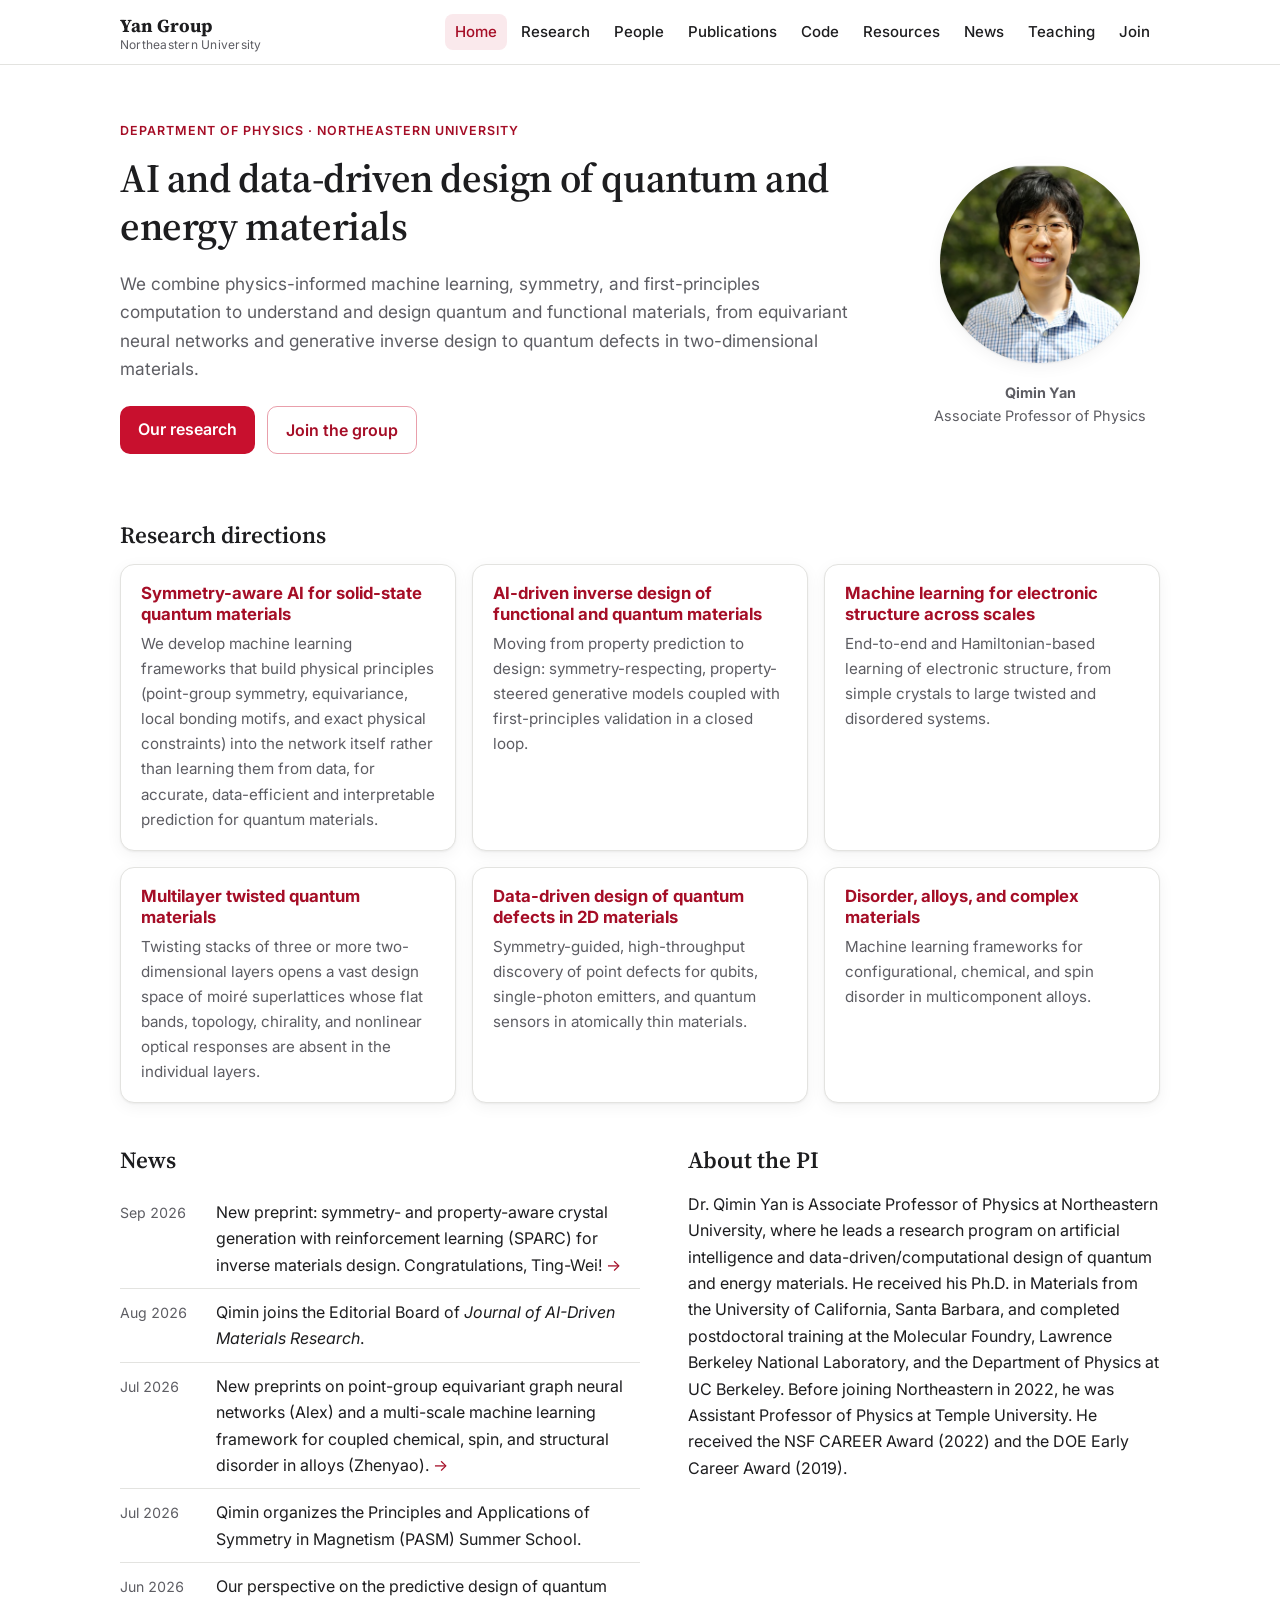
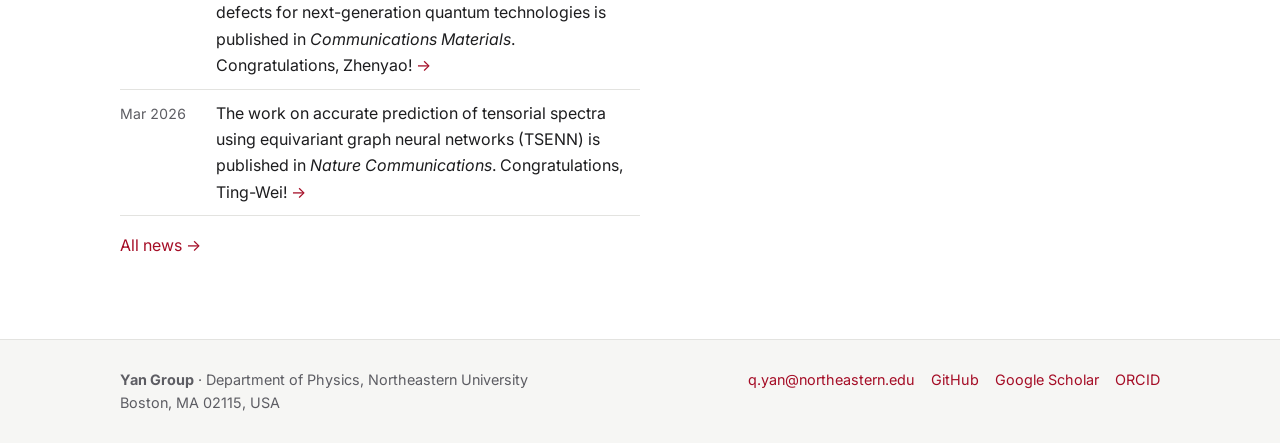
==== docs/index.html @ 79ef15fd "Yan Group website: initial version Co-Authored-By: Claude Opus 5.5 <noreply@anthropic.com>" ====
<!doctype html>
<html lang="en">
<head>
<meta charset="utf-8">
<meta name="viewport" content="width=device-width, initial-scale=1">
<title>Yan Group: AI and data-driven design of quantum and energy materials | Northeastern University</title>
<meta name="description" content="AI and data-driven design of quantum and energy materials">
<link rel="preconnect" href="https://fonts.googleapis.com"><link rel="preconnect" href="https://fonts.gstatic.com" crossorigin>
<link href="https://fonts.googleapis.com/css2?family=Inter:wght@400;500;600;700&family=Source+Serif+4:opsz,wght@8..60,600&display=swap" rel="stylesheet">
<link rel="stylesheet" href="assets/css/site.css">
<link rel="icon" href="assets/img/favicon.svg" type="image/svg+xml">
</head>
<body>
<header class="site-header">
  <div class="wrap header-inner">
    <a class="brand" href="index.html"><span class="brand-name">Yan Group</span><span class="brand-sub">Northeastern University</span></a>
    <button class="nav-toggle" aria-expanded="false" aria-controls="site-nav" aria-label="Menu">☰</button>
    <nav id="site-nav" class="site-nav"><a href="index.html" aria-current="page">Home</a><a href="research.html">Research</a><a href="people.html">People</a><a href="publications.html">Publications</a><a href="code.html">Code</a><a href="resources.html">Resources</a><a href="news.html">News</a><a href="teaching.html">Teaching</a><a href="join.html">Join</a></nav>
  </div>
</header>
<main class="wrap">

<section class="hero">
  <div>
    <p class="eyebrow">Department of Physics · Northeastern University</p>
    <h1>AI and data-driven design of quantum and energy materials</h1>
    <p class="lede">We combine physics-informed machine learning, symmetry, and first-principles computation to understand and design
    quantum and functional materials, from equivariant neural networks and generative inverse design to quantum defects in
    two-dimensional materials.</p>
    <p class="cta"><a class="btn" href="research.html">Our research</a><a class="btn ghost" href="join.html">Join the group</a></p>
  </div>
  <figure class="pi">
    <img src="assets/img/people/qimin-yan.jpg" alt="Qimin Yan">
    <figcaption><strong>Qimin Yan</strong><br>Associate Professor of Physics</figcaption>
  </figure>
</section>
<section><h2>Research directions</h2><div class="cards"><a class="card" href="research.html#symmetry-aware-ai-for-solid-state-quantum-materials"><h3>Symmetry-aware AI for solid-state quantum materials</h3><p>We develop machine learning frameworks that build physical principles (point-group symmetry, equivariance, local bonding motifs, and exact physical constraints) into the network itself rather than learning them from data, for accurate, data-efficient and interpretable prediction for quantum materials.</p></a><a class="card" href="research.html#ai-driven-inverse-design-of-functional-and-quantum-materials"><h3>AI-driven inverse design of functional and quantum materials</h3><p>Moving from property prediction to design: symmetry-respecting, property-steered generative models coupled with first-principles validation in a closed loop.</p></a><a class="card" href="research.html#machine-learning-for-electronic-structure-across-scales"><h3>Machine learning for electronic structure across scales</h3><p>End-to-end and Hamiltonian-based learning of electronic structure, from simple crystals to large twisted and disordered systems.</p></a><a class="card" href="research.html#multilayer-twisted-quantum-materials"><h3>Multilayer twisted quantum materials</h3><p>Twisting stacks of three or more two-dimensional layers opens a vast design space of moiré superlattices whose flat bands, topology, chirality, and nonlinear optical responses are absent in the individual layers.</p></a><a class="card" href="research.html#data-driven-design-of-quantum-defects-in-2d-materials"><h3>Data-driven design of quantum defects in 2D materials</h3><p>Symmetry-guided, high-throughput discovery of point defects for qubits, single-photon emitters, and quantum sensors in atomically thin materials.</p></a><a class="card" href="research.html#disorder-alloys-and-complex-materials"><h3>Disorder, alloys, and complex materials</h3><p>Machine learning frameworks for configurational, chemical, and spin disorder in multicomponent alloys.</p></a></div></section>
<section class="two-col">
  <div><h2>News</h2><ul class="news"><li><time>Sep 2026</time><span>New preprint: symmetry- and property-aware crystal generation with reinforcement learning (SPARC) for inverse materials design. Congratulations, Ting-Wei! <a href="https://arxiv.org/abs/2609.13468">→</a></span></li><li><time>Aug 2026</time><span>Qimin joins the Editorial Board of <i>Journal of AI-Driven Materials Research</i>.</span></li><li><time>Jul 2026</time><span>New preprints on point-group equivariant graph neural networks (Alex) and a multi-scale machine learning framework for coupled chemical, spin, and structural disorder in alloys (Zhenyao). <a href="https://arxiv.org/abs/2607.16871">→</a></span></li><li><time>Jul 2026</time><span>Qimin organizes the Principles and Applications of Symmetry in Magnetism (PASM) Summer School.</span></li><li><time>Jun 2026</time><span>Our perspective on the predictive design of quantum defects for next-generation quantum technologies is published in <i>Communications Materials</i>. Congratulations, Zhenyao! <a href="https://doi.org/10.1038/s43246-026-01225-7">→</a></span></li><li><time>Mar 2026</time><span>The work on accurate prediction of tensorial spectra using equivariant graph neural networks (TSENN) is published in <i>Nature Communications</i>. Congratulations, Ting-Wei! <a href="https://doi.org/10.1038/s41467-026-69159-9">→</a></span></li></ul><p><a href="news.html">All news →</a></p></div>
  <div><h2>About the PI</h2><p>Dr. Qimin Yan is Associate Professor of Physics at Northeastern University, where he leads a research program on artificial intelligence and data-driven/computational design of quantum and energy materials. He received his Ph.D. in Materials from the University of California, Santa Barbara, and completed postdoctoral training at the Molecular Foundry, Lawrence Berkeley National Laboratory, and the Department of Physics at UC Berkeley. Before joining Northeastern in 2022, he was Assistant Professor of Physics at Temple University. He received the NSF CAREER Award (2022) and the DOE Early Career Award (2019).</p>
</div>
</section>
</main>
<footer class="site-footer">
  <div class="wrap footer-inner">
    <div><strong>Yan Group</strong> · Department of Physics, Northeastern University<br>Boston, MA 02115, USA</div>
    <div class="footer-links"><a href="mailto:q.yan@northeastern.edu">q.yan@northeastern.edu</a>
      <a href="https://github.com/qmatyanlab">GitHub</a>
      <a href="https://scholar.google.com/citations?user=ysfTfdkAAAAJ">Google Scholar</a>
      <a href="https://orcid.org/0000-0002-3377-0314">ORCID</a></div>
  </div>
</footer>
<script>
document.querySelector('.nav-toggle').addEventListener('click', e => {
  const open = document.body.classList.toggle('nav-open'); e.currentTarget.setAttribute('aria-expanded', open);
});
</script>
</body>
</html>
---- docs/assets/css/site.css ----
:root {
  --bg: #ffffff; --bg-soft: #f6f6f4; --text: #1d1d1f; --muted: #5d5d63; --line: #e3e3e0;
  --accent: #c8102e; --accent-ink: #a50d26; --card: #ffffff; --shadow: 0 1px 2px rgba(0,0,0,.05), 0 4px 16px rgba(0,0,0,.05);
  --serif: "Source Serif 4", Georgia, serif; --sans: Inter, system-ui, -apple-system, "Segoe UI", sans-serif;
  --maxw: 1080px;
}
@media (prefers-color-scheme: dark) {
  :root { --bg: #121214; --bg-soft: #1b1b1e; --text: #ececee; --muted: #a3a3aa; --line: #2c2c31;
          --accent: #ff4d63; --accent-ink: #ff7385; --card: #18181b; --shadow: none; }
}
* { box-sizing: border-box; }
html { -webkit-text-size-adjust: 100%; }
body { margin: 0; background: var(--bg); color: var(--text); font: 16px/1.65 var(--sans); }
a { color: var(--accent-ink); text-decoration: none; }
a:hover { text-decoration: underline; }
img { max-width: 100%; height: auto; }
.wrap { max-width: var(--maxw); margin: 0 auto; padding: 0 20px; }
main.wrap { padding-top: 32px; padding-bottom: 64px; min-height: 60vh; }
h1, h2, h3 { line-height: 1.25; }
h1 { font: 600 2.1rem/1.2 var(--serif); margin: .2em 0 .5em; letter-spacing: -.01em; }
h2 { font: 600 1.45rem/1.3 var(--serif); margin: 1.8em 0 .6em; }
h3 { font-size: 1.05rem; margin: 0 0 .35em; }
.lede { font-size: 1.08rem; color: var(--muted); max-width: 46rem; }

/* header */
.site-header { position: sticky; top: 0; z-index: 10; background: color-mix(in srgb, var(--bg) 92%, transparent);
  backdrop-filter: saturate(1.4) blur(8px); border-bottom: 1px solid var(--line); }
.header-inner { display: flex; align-items: center; gap: 24px; min-height: 64px; }
.brand { display: flex; flex-direction: column; line-height: 1.1; color: var(--text); }
.brand:hover { text-decoration: none; }
.brand-name { font: 700 1.15rem var(--serif); }
.brand-sub { font-size: .75rem; color: var(--muted); letter-spacing: .02em; }
.site-nav { margin-left: auto; display: flex; gap: 4px; flex-wrap: wrap; }
.site-nav a { color: var(--text); padding: 6px 10px; border-radius: 8px; font-size: .94rem; font-weight: 500; }
.site-nav a:hover { background: var(--bg-soft); text-decoration: none; }
.site-nav a[aria-current="page"] { color: var(--accent-ink); background: color-mix(in srgb, var(--accent) 9%, transparent); }
.nav-toggle { display: none; margin-left: auto; background: none; border: 1px solid var(--line); color: var(--text);
  border-radius: 8px; font-size: 1.2rem; padding: 4px 10px; cursor: pointer; }

/* hero */
.hero { display: grid; grid-template-columns: 1fr 240px; gap: 48px; align-items: center; padding: 24px 0 8px; }
.eyebrow { text-transform: uppercase; letter-spacing: .08em; font-size: .78rem; color: var(--accent-ink); font-weight: 600; margin: 0; }
.hero h1 { font-size: 2.5rem; margin-top: .3em; }
.cta { display: flex; gap: 12px; flex-wrap: wrap; margin-top: 1.4em; }
.btn { display: inline-block; padding: 10px 18px; border-radius: 10px; background: var(--accent); color: #fff; font-weight: 600; }
.btn:hover { text-decoration: none; filter: brightness(1.05); }
.btn.ghost { background: transparent; color: var(--accent-ink); border: 1px solid color-mix(in srgb, var(--accent) 40%, transparent); }
.pi { margin: 0; text-align: center; }
.pi img { width: 200px; height: 200px; object-fit: cover; border-radius: 50%; box-shadow: var(--shadow); }
.pi figcaption { color: var(--muted); font-size: .9rem; margin-top: 10px; }

/* research cards */
.cards { display: grid; grid-template-columns: repeat(auto-fill, minmax(290px, 1fr)); gap: 16px; }
.card { display: block; padding: 18px 20px; border: 1px solid var(--line); border-radius: 14px; background: var(--card);
  color: var(--text); box-shadow: var(--shadow); transition: border-color .15s, transform .15s; }
.card:hover { text-decoration: none; border-color: color-mix(in srgb, var(--accent) 45%, var(--line)); transform: translateY(-2px); }
.card h3 { color: var(--accent-ink); }
.card p { margin: 0; color: var(--muted); font-size: .95rem; }
.two-col { display: grid; grid-template-columns: 1.1fr 1fr; gap: 48px; }

/* news */
.news { list-style: none; padding: 0; margin: 0; }
.news li { display: grid; grid-template-columns: 82px 1fr; gap: 14px; padding: 10px 0; border-bottom: 1px solid var(--line); }
.news time { color: var(--muted); font-size: .88rem; font-variant-numeric: tabular-nums; padding-top: 2px; }

/* prose */
.prose { max-width: 50rem; }
.prose h2 { border-top: 1px solid var(--line); padding-top: 1.2em; }
.prose h2:first-child { border-top: 0; padding-top: 0; margin-top: .4em; }
.prose li { margin: .35em 0; }

/* people */
.pi-block { display: grid; grid-template-columns: 180px 1fr; gap: 32px; align-items: start; }
.pi-block img { width: 180px; height: 180px; object-fit: cover; border-radius: 50%; }
.pi-block h2 { margin-top: 0; }
.links { font-size: .95rem; }
.people { display: grid; grid-template-columns: repeat(auto-fill, minmax(230px, 1fr)); gap: 18px 20px; }
.person { display: flex; gap: 14px; align-items: center; }
.person img, .avatar { width: 76px; height: 76px; border-radius: 50%; object-fit: cover; flex: none; }
.avatar { display: grid; place-items: center; background: var(--bg-soft); color: var(--muted); font-weight: 600; border: 1px solid var(--line); }
.alumni .person img, .alumni .avatar { width: 60px; height: 60px; }
.pname { font-weight: 600; }
.prole, .now { color: var(--muted); font-size: .88rem; line-height: 1.4; }
.group-photo { margin: 40px 0 0; }
.group-photo img { border-radius: 14px; }
.group-photo figcaption { color: var(--muted); font-size: .88rem; margin-top: 6px; }

/* publications */
.year { font-family: var(--sans); font-size: 1.05rem; color: var(--accent-ink); border-bottom: 1px solid var(--line); padding-bottom: 4px; }
.pubs { padding-left: 1.4em; margin: 0; }
.pubs li { margin: .6em 0; font-size: .95rem; }
.doi { font-size: .82rem; border: 1px solid var(--line); border-radius: 6px; padding: 0 6px; margin-left: 4px; white-space: nowrap; }

/* code */
.repos { display: grid; grid-template-columns: repeat(auto-fill, minmax(300px, 1fr)); gap: 16px; }
.repo { padding: 16px 18px; border: 1px solid var(--line); border-radius: 14px; background: var(--card); }
.repo p { margin: .3em 0; color: var(--muted); font-size: .94rem; }
.repo .paper { font-size: .86rem; }

/* footer */
.site-footer { border-top: 1px solid var(--line); background: var(--bg-soft); color: var(--muted); font-size: .9rem; }
.footer-inner { display: flex; justify-content: space-between; gap: 24px; flex-wrap: wrap; padding: 28px 20px; }
.footer-links { display: flex; gap: 16px; flex-wrap: wrap; align-items: flex-start; }

/* mobile */
@media (max-width: 820px) {
  .nav-toggle { display: block; }
  .site-nav { display: none; position: absolute; top: 64px; left: 0; right: 0; flex-direction: column;
    background: var(--bg); border-bottom: 1px solid var(--line); padding: 8px 16px 16px; }
  .nav-open .site-nav { display: flex; }
  .hero { grid-template-columns: 1fr; gap: 24px; }
  .hero h1 { font-size: 1.9rem; }
  .pi { order: -1; text-align: left; display: flex; align-items: center; gap: 16px; }
  .pi img { width: 96px; height: 96px; }
  .pi figcaption { margin: 0; text-align: left; }
  .two-col { grid-template-columns: 1fr; gap: 8px; }
  .pi-block { grid-template-columns: 1fr; }
  .pi-block img { width: 120px; height: 120px; }
  .wrap { padding: 0 16px; }
  h1 { font-size: 1.75rem; }
}

/* resources */
.prose a.btn { color: #fff; margin: .4em 0 .6em; }
.prose a.btn:hover { text-decoration: none; }
.prose h3 { font-size: 1.15rem; margin-top: 1.2em; }
.prose table { border-collapse: collapse; width: 100%; font-size: .9rem; margin: .8em 0; display: block; overflow-x: auto; }
.prose th, .prose td { border-bottom: 1px solid var(--line); padding: 6px 10px; text-align: left; vertical-align: top; }
.prose th { color: var(--muted); font-weight: 600; }
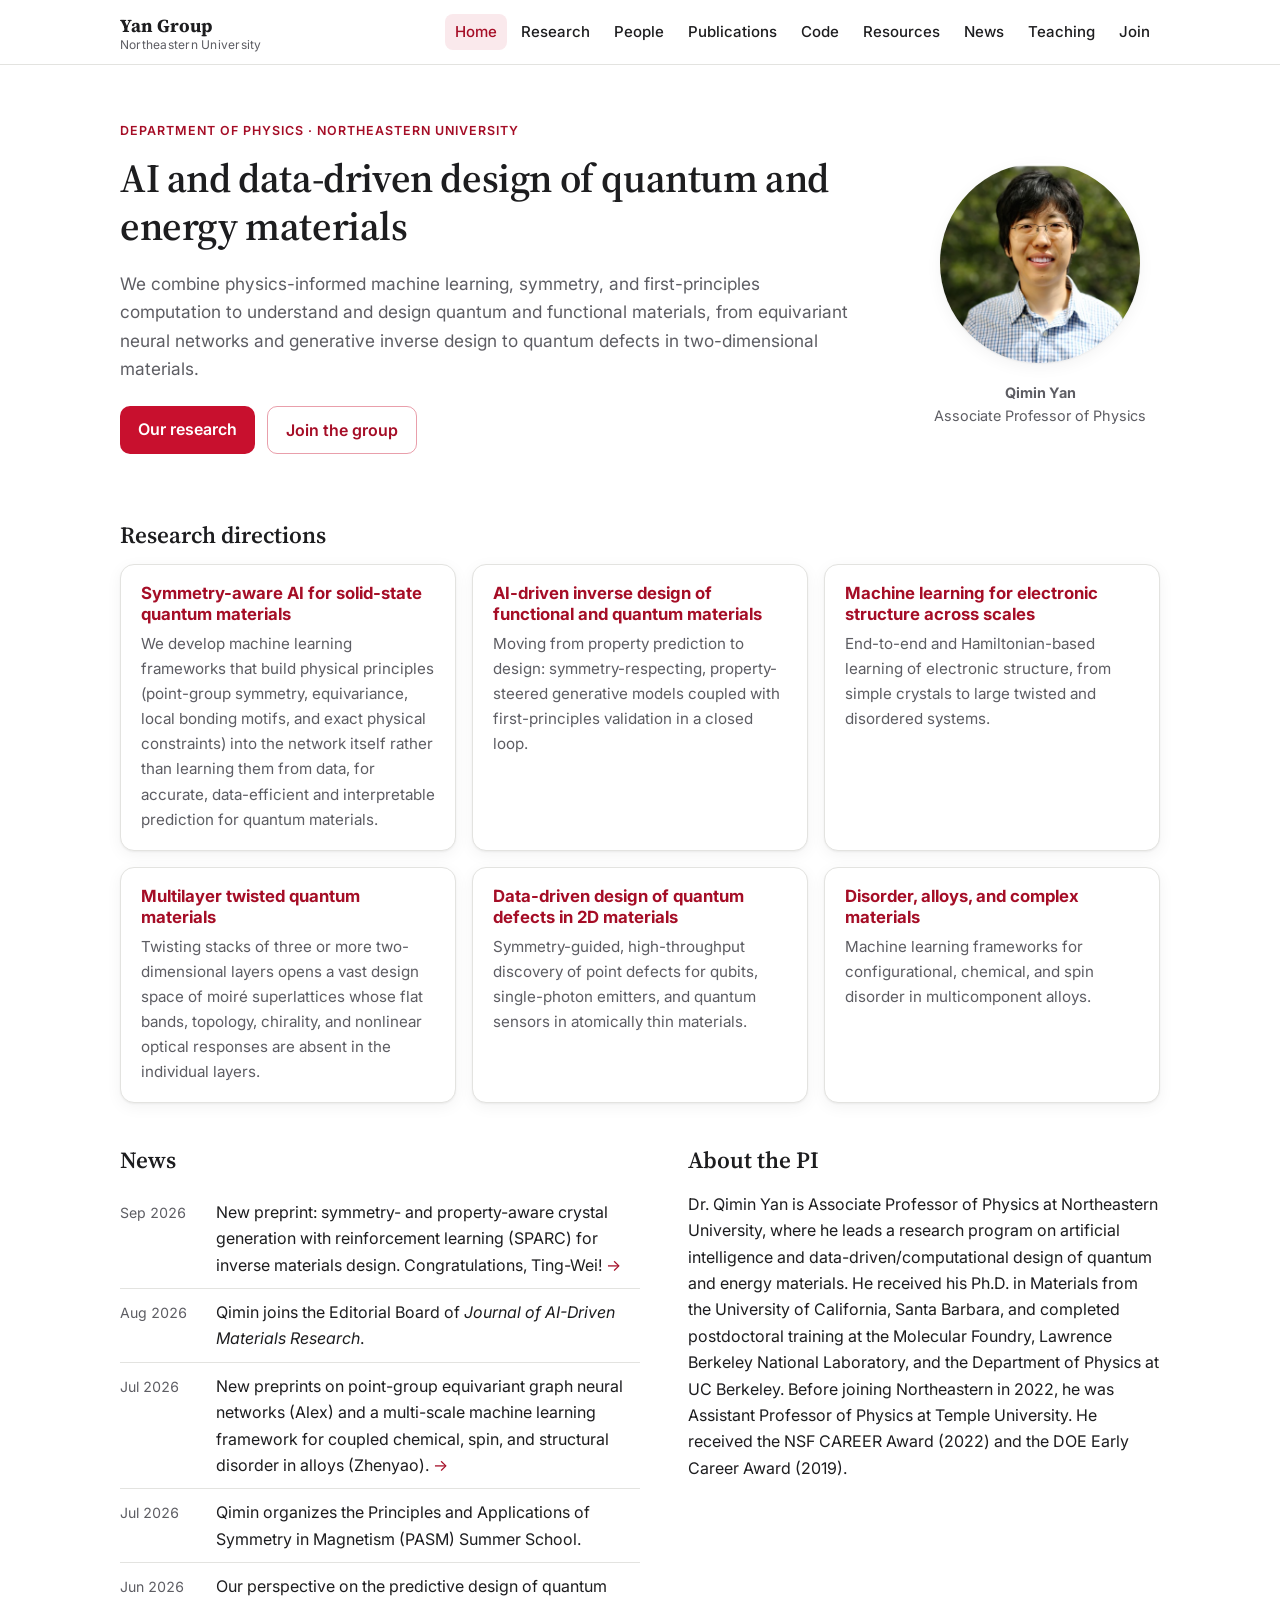
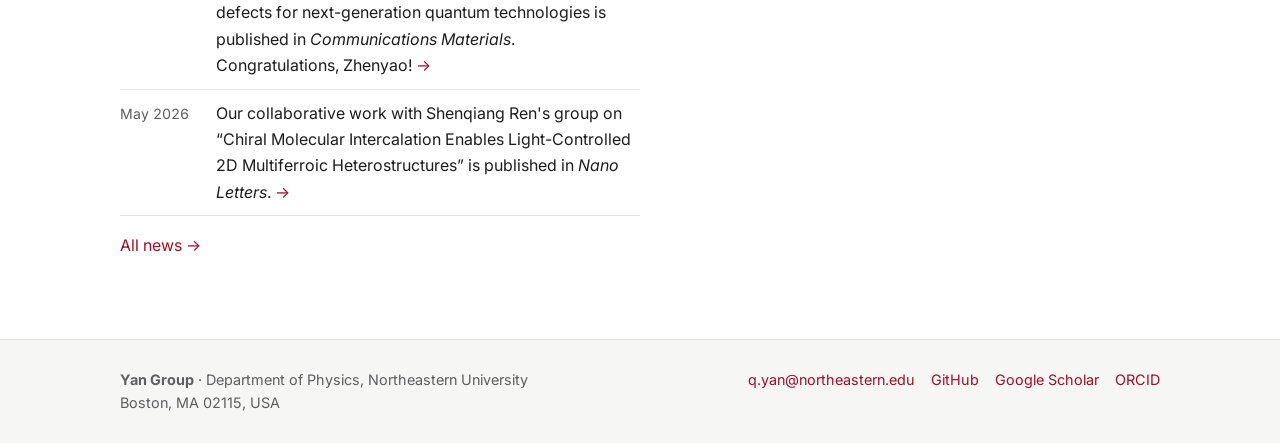
==== commit 37cbe7a0: "Publications update 2026-10 (automated check)" ====
--- a/docs/index.html
+++ b/docs/index.html
@@ -36,7 +36,7 @@
 </section>
 <section><h2>Research directions</h2><div class="cards"><a class="card" href="research.html#symmetry-aware-ai-for-solid-state-quantum-materials"><h3>Symmetry-aware AI for solid-state quantum materials</h3><p>We develop machine learning frameworks that build physical principles (point-group symmetry, equivariance, local bonding motifs, and exact physical constraints) into the network itself rather than learning them from data, for accurate, data-efficient and interpretable prediction for quantum materials.</p></a><a class="card" href="research.html#ai-driven-inverse-design-of-functional-and-quantum-materials"><h3>AI-driven inverse design of functional and quantum materials</h3><p>Moving from property prediction to design: symmetry-respecting, property-steered generative models coupled with first-principles validation in a closed loop.</p></a><a class="card" href="research.html#machine-learning-for-electronic-structure-across-scales"><h3>Machine learning for electronic structure across scales</h3><p>End-to-end and Hamiltonian-based learning of electronic structure, from simple crystals to large twisted and disordered systems.</p></a><a class="card" href="research.html#multilayer-twisted-quantum-materials"><h3>Multilayer twisted quantum materials</h3><p>Twisting stacks of three or more two-dimensional layers opens a vast design space of moiré superlattices whose flat bands, topology, chirality, and nonlinear optical responses are absent in the individual layers.</p></a><a class="card" href="research.html#data-driven-design-of-quantum-defects-in-2d-materials"><h3>Data-driven design of quantum defects in 2D materials</h3><p>Symmetry-guided, high-throughput discovery of point defects for qubits, single-photon emitters, and quantum sensors in atomically thin materials.</p></a><a class="card" href="research.html#disorder-alloys-and-complex-materials"><h3>Disorder, alloys, and complex materials</h3><p>Machine learning frameworks for configurational, chemical, and spin disorder in multicomponent alloys.</p></a></div></section>
 <section class="two-col">
-  <div><h2>News</h2><ul class="news"><li><time>Sep 2026</time><span>New preprint: symmetry- and property-aware crystal generation with reinforcement learning (SPARC) for inverse materials design. Congratulations, Ting-Wei! <a href="https://arxiv.org/abs/2609.13468">→</a></span></li><li><time>Aug 2026</time><span>Qimin joins the Editorial Board of <i>Journal of AI-Driven Materials Research</i>.</span></li><li><time>Jul 2026</time><span>New preprints on point-group equivariant graph neural networks (Alex) and a multi-scale machine learning framework for coupled chemical, spin, and structural disorder in alloys (Zhenyao). <a href="https://arxiv.org/abs/2607.16871">→</a></span></li><li><time>Jul 2026</time><span>Qimin organizes the Principles and Applications of Symmetry in Magnetism (PASM) Summer School.</span></li><li><time>Jun 2026</time><span>Our perspective on the predictive design of quantum defects for next-generation quantum technologies is published in <i>Communications Materials</i>. Congratulations, Zhenyao! <a href="https://doi.org/10.1038/s43246-026-01225-7">→</a></span></li><li><time>Mar 2026</time><span>The work on accurate prediction of tensorial spectra using equivariant graph neural networks (TSENN) is published in <i>Nature Communications</i>. Congratulations, Ting-Wei! <a href="https://doi.org/10.1038/s41467-026-69159-9">→</a></span></li></ul><p><a href="news.html">All news →</a></p></div>
+  <div><h2>News</h2><ul class="news"><li><time>Sep 2026</time><span>New preprint: symmetry- and property-aware crystal generation with reinforcement learning (SPARC) for inverse materials design. Congratulations, Ting-Wei! <a href="https://arxiv.org/abs/2609.13468">→</a></span></li><li><time>Aug 2026</time><span>Qimin joins the Editorial Board of <i>Journal of AI-Driven Materials Research</i>.</span></li><li><time>Jul 2026</time><span>New preprints on point-group equivariant graph neural networks (Alex) and a multi-scale machine learning framework for coupled chemical, spin, and structural disorder in alloys (Zhenyao). <a href="https://arxiv.org/abs/2607.16871">→</a></span></li><li><time>Jul 2026</time><span>Qimin organizes the Principles and Applications of Symmetry in Magnetism (PASM) Summer School.</span></li><li><time>Jun 2026</time><span>Our perspective on the predictive design of quantum defects for next-generation quantum technologies is published in <i>Communications Materials</i>. Congratulations, Zhenyao! <a href="https://doi.org/10.1038/s43246-026-01225-7">→</a></span></li><li><time>May 2026</time><span>Our collaborative work with Shenqiang Ren's group on “Chiral Molecular Intercalation Enables Light-Controlled 2D Multiferroic Heterostructures” is published in <i>Nano Letters</i>. <a href="https://doi.org/10.1021/acs.nanolett.6c00485">→</a></span></li></ul><p><a href="news.html">All news →</a></p></div>
   <div><h2>About the PI</h2><p>Dr. Qimin Yan is Associate Professor of Physics at Northeastern University, where he leads a research program on artificial intelligence and data-driven/computational design of quantum and energy materials. He received his Ph.D. in Materials from the University of California, Santa Barbara, and completed postdoctoral training at the Molecular Foundry, Lawrence Berkeley National Laboratory, and the Department of Physics at UC Berkeley. Before joining Northeastern in 2022, he was Assistant Professor of Physics at Temple University. He received the NSF CAREER Award (2022) and the DOE Early Career Award (2019).</p>
 </div>
 </section>
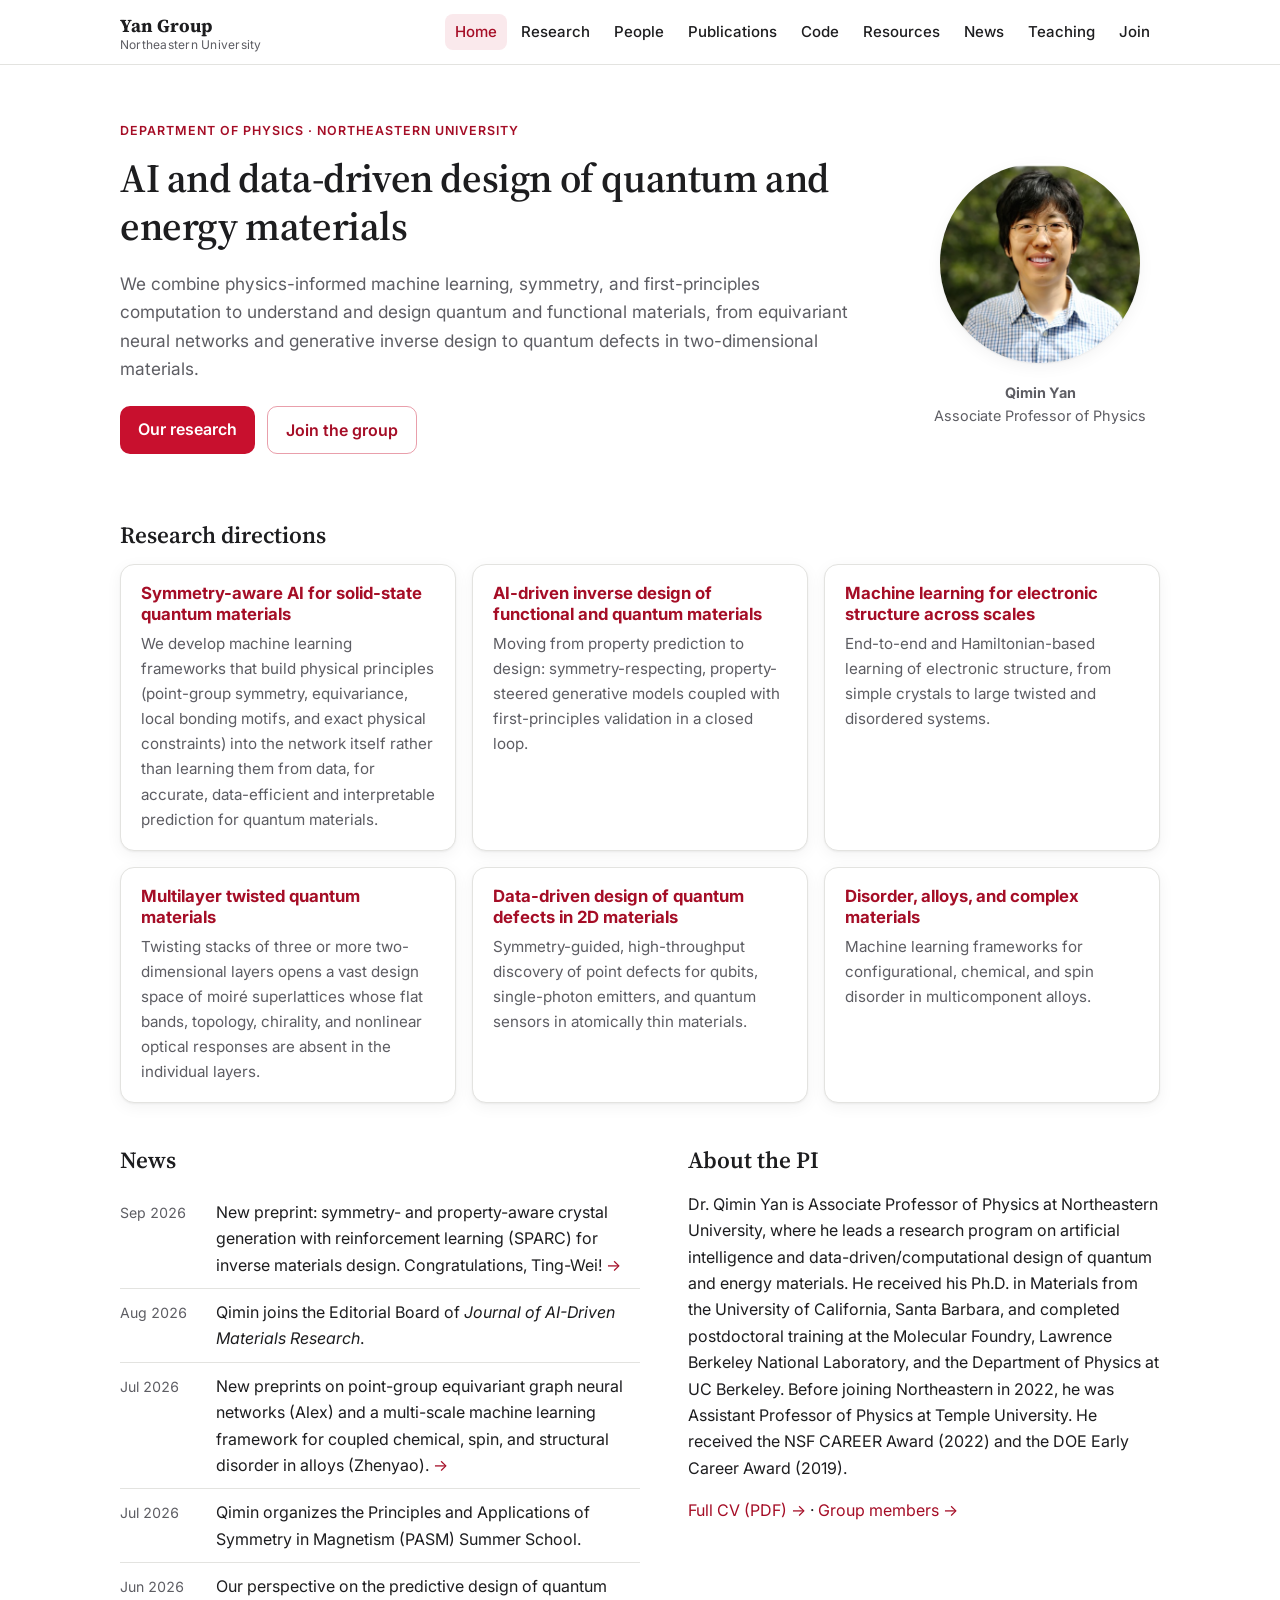
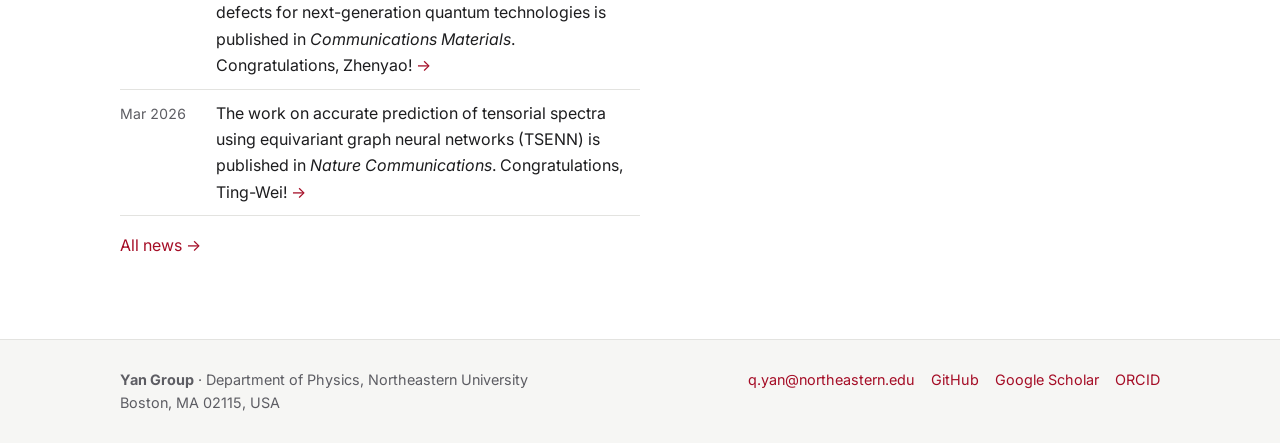
==== commit 2c159b2c: "Add CV (October 2026) as PDF, linked from Home and People Co-Authored-By: Claude Opus 5.5 <noreply@a" ====
--- a/docs/index.html
+++ b/docs/index.html
@@ -36,9 +36,9 @@
 </section>
 <section><h2>Research directions</h2><div class="cards"><a class="card" href="research.html#symmetry-aware-ai-for-solid-state-quantum-materials"><h3>Symmetry-aware AI for solid-state quantum materials</h3><p>We develop machine learning frameworks that build physical principles (point-group symmetry, equivariance, local bonding motifs, and exact physical constraints) into the network itself rather than learning them from data, for accurate, data-efficient and interpretable prediction for quantum materials.</p></a><a class="card" href="research.html#ai-driven-inverse-design-of-functional-and-quantum-materials"><h3>AI-driven inverse design of functional and quantum materials</h3><p>Moving from property prediction to design: symmetry-respecting, property-steered generative models coupled with first-principles validation in a closed loop.</p></a><a class="card" href="research.html#machine-learning-for-electronic-structure-across-scales"><h3>Machine learning for electronic structure across scales</h3><p>End-to-end and Hamiltonian-based learning of electronic structure, from simple crystals to large twisted and disordered systems.</p></a><a class="card" href="research.html#multilayer-twisted-quantum-materials"><h3>Multilayer twisted quantum materials</h3><p>Twisting stacks of three or more two-dimensional layers opens a vast design space of moiré superlattices whose flat bands, topology, chirality, and nonlinear optical responses are absent in the individual layers.</p></a><a class="card" href="research.html#data-driven-design-of-quantum-defects-in-2d-materials"><h3>Data-driven design of quantum defects in 2D materials</h3><p>Symmetry-guided, high-throughput discovery of point defects for qubits, single-photon emitters, and quantum sensors in atomically thin materials.</p></a><a class="card" href="research.html#disorder-alloys-and-complex-materials"><h3>Disorder, alloys, and complex materials</h3><p>Machine learning frameworks for configurational, chemical, and spin disorder in multicomponent alloys.</p></a></div></section>
 <section class="two-col">
-  <div><h2>News</h2><ul class="news"><li><time>Sep 2026</time><span>New preprint: symmetry- and property-aware crystal generation with reinforcement learning (SPARC) for inverse materials design. Congratulations, Ting-Wei! <a href="https://arxiv.org/abs/2609.13468">→</a></span></li><li><time>Aug 2026</time><span>Qimin joins the Editorial Board of <i>Journal of AI-Driven Materials Research</i>.</span></li><li><time>Jul 2026</time><span>New preprints on point-group equivariant graph neural networks (Alex) and a multi-scale machine learning framework for coupled chemical, spin, and structural disorder in alloys (Zhenyao). <a href="https://arxiv.org/abs/2607.16871">→</a></span></li><li><time>Jul 2026</time><span>Qimin organizes the Principles and Applications of Symmetry in Magnetism (PASM) Summer School.</span></li><li><time>Jun 2026</time><span>Our perspective on the predictive design of quantum defects for next-generation quantum technologies is published in <i>Communications Materials</i>. Congratulations, Zhenyao! <a href="https://doi.org/10.1038/s43246-026-01225-7">→</a></span></li><li><time>May 2026</time><span>Our collaborative work with Shenqiang Ren's group on “Chiral Molecular Intercalation Enables Light-Controlled 2D Multiferroic Heterostructures” is published in <i>Nano Letters</i>. <a href="https://doi.org/10.1021/acs.nanolett.6c00485">→</a></span></li></ul><p><a href="news.html">All news →</a></p></div>
+  <div><h2>News</h2><ul class="news"><li><time>Sep 2026</time><span>New preprint: symmetry- and property-aware crystal generation with reinforcement learning (SPARC) for inverse materials design. Congratulations, Ting-Wei! <a href="https://arxiv.org/abs/2609.13468">→</a></span></li><li><time>Aug 2026</time><span>Qimin joins the Editorial Board of <i>Journal of AI-Driven Materials Research</i>.</span></li><li><time>Jul 2026</time><span>New preprints on point-group equivariant graph neural networks (Alex) and a multi-scale machine learning framework for coupled chemical, spin, and structural disorder in alloys (Zhenyao). <a href="https://arxiv.org/abs/2607.16871">→</a></span></li><li><time>Jul 2026</time><span>Qimin organizes the Principles and Applications of Symmetry in Magnetism (PASM) Summer School.</span></li><li><time>Jun 2026</time><span>Our perspective on the predictive design of quantum defects for next-generation quantum technologies is published in <i>Communications Materials</i>. Congratulations, Zhenyao! <a href="https://doi.org/10.1038/s43246-026-01225-7">→</a></span></li><li><time>Mar 2026</time><span>The work on accurate prediction of tensorial spectra using equivariant graph neural networks (TSENN) is published in <i>Nature Communications</i>. Congratulations, Ting-Wei! <a href="https://doi.org/10.1038/s41467-026-69159-9">→</a></span></li></ul><p><a href="news.html">All news →</a></p></div>
   <div><h2>About the PI</h2><p>Dr. Qimin Yan is Associate Professor of Physics at Northeastern University, where he leads a research program on artificial intelligence and data-driven/computational design of quantum and energy materials. He received his Ph.D. in Materials from the University of California, Santa Barbara, and completed postdoctoral training at the Molecular Foundry, Lawrence Berkeley National Laboratory, and the Department of Physics at UC Berkeley. Before joining Northeastern in 2022, he was Assistant Professor of Physics at Temple University. He received the NSF CAREER Award (2022) and the DOE Early Career Award (2019).</p>
-</div>
+<p><a href="assets/files/CV_Qimin_Yan.pdf">Full CV (PDF) →</a> · <a href="people.html">Group members →</a></p></div>
 </section>
 </main>
 <footer class="site-footer">
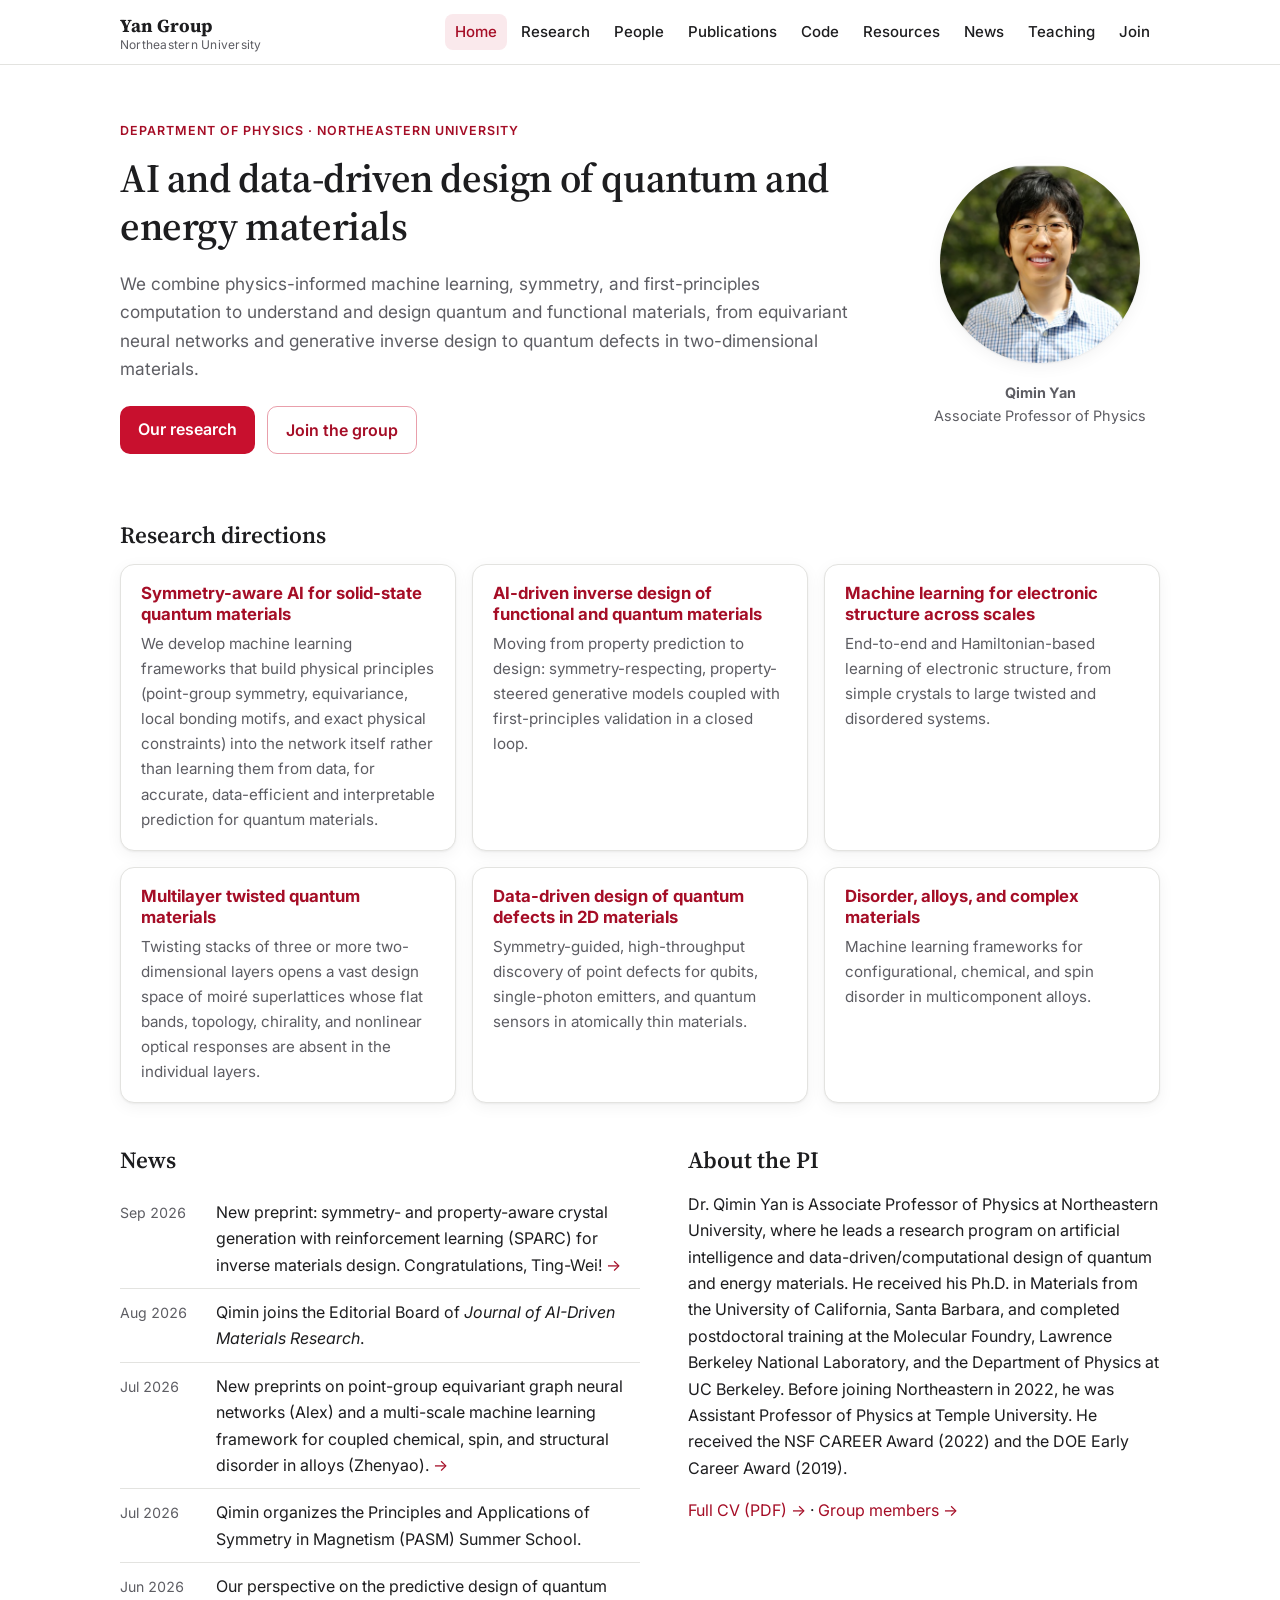
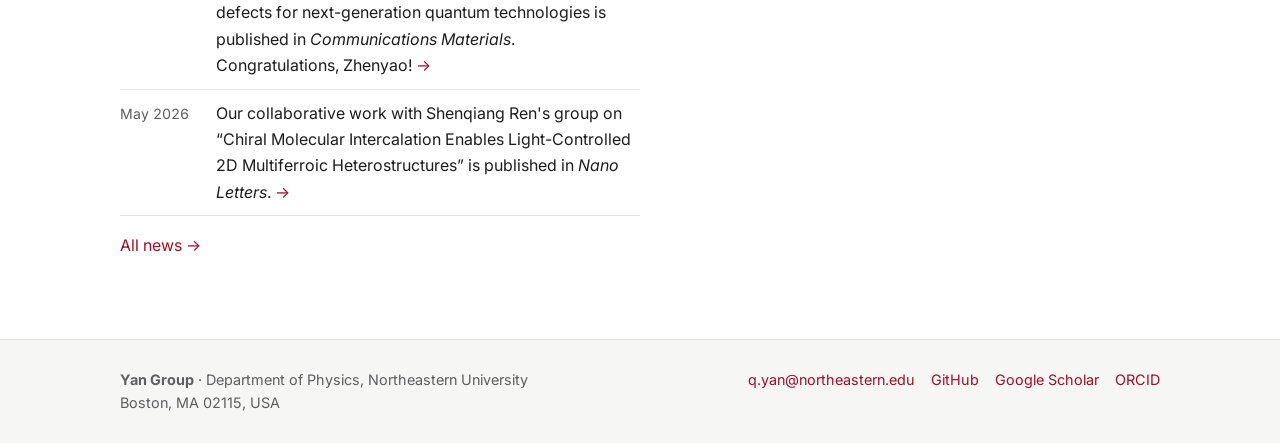
==== commit a1e37d98: "Merge 37cbe7a01661615d3287e2f45f6f44bffef49b27 into c286fce94822349ed4b9d50cb8b1fc4f2ecc5c17" ====
--- a/docs/index.html
+++ b/docs/index.html
@@ -36,7 +36,7 @@
 </section>
 <section><h2>Research directions</h2><div class="cards"><a class="card" href="research.html#symmetry-aware-ai-for-solid-state-quantum-materials"><h3>Symmetry-aware AI for solid-state quantum materials</h3><p>We develop machine learning frameworks that build physical principles (point-group symmetry, equivariance, local bonding motifs, and exact physical constraints) into the network itself rather than learning them from data, for accurate, data-efficient and interpretable prediction for quantum materials.</p></a><a class="card" href="research.html#ai-driven-inverse-design-of-functional-and-quantum-materials"><h3>AI-driven inverse design of functional and quantum materials</h3><p>Moving from property prediction to design: symmetry-respecting, property-steered generative models coupled with first-principles validation in a closed loop.</p></a><a class="card" href="research.html#machine-learning-for-electronic-structure-across-scales"><h3>Machine learning for electronic structure across scales</h3><p>End-to-end and Hamiltonian-based learning of electronic structure, from simple crystals to large twisted and disordered systems.</p></a><a class="card" href="research.html#multilayer-twisted-quantum-materials"><h3>Multilayer twisted quantum materials</h3><p>Twisting stacks of three or more two-dimensional layers opens a vast design space of moiré superlattices whose flat bands, topology, chirality, and nonlinear optical responses are absent in the individual layers.</p></a><a class="card" href="research.html#data-driven-design-of-quantum-defects-in-2d-materials"><h3>Data-driven design of quantum defects in 2D materials</h3><p>Symmetry-guided, high-throughput discovery of point defects for qubits, single-photon emitters, and quantum sensors in atomically thin materials.</p></a><a class="card" href="research.html#disorder-alloys-and-complex-materials"><h3>Disorder, alloys, and complex materials</h3><p>Machine learning frameworks for configurational, chemical, and spin disorder in multicomponent alloys.</p></a></div></section>
 <section class="two-col">
-  <div><h2>News</h2><ul class="news"><li><time>Sep 2026</time><span>New preprint: symmetry- and property-aware crystal generation with reinforcement learning (SPARC) for inverse materials design. Congratulations, Ting-Wei! <a href="https://arxiv.org/abs/2609.13468">→</a></span></li><li><time>Aug 2026</time><span>Qimin joins the Editorial Board of <i>Journal of AI-Driven Materials Research</i>.</span></li><li><time>Jul 2026</time><span>New preprints on point-group equivariant graph neural networks (Alex) and a multi-scale machine learning framework for coupled chemical, spin, and structural disorder in alloys (Zhenyao). <a href="https://arxiv.org/abs/2607.16871">→</a></span></li><li><time>Jul 2026</time><span>Qimin organizes the Principles and Applications of Symmetry in Magnetism (PASM) Summer School.</span></li><li><time>Jun 2026</time><span>Our perspective on the predictive design of quantum defects for next-generation quantum technologies is published in <i>Communications Materials</i>. Congratulations, Zhenyao! <a href="https://doi.org/10.1038/s43246-026-01225-7">→</a></span></li><li><time>Mar 2026</time><span>The work on accurate prediction of tensorial spectra using equivariant graph neural networks (TSENN) is published in <i>Nature Communications</i>. Congratulations, Ting-Wei! <a href="https://doi.org/10.1038/s41467-026-69159-9">→</a></span></li></ul><p><a href="news.html">All news →</a></p></div>
+  <div><h2>News</h2><ul class="news"><li><time>Sep 2026</time><span>New preprint: symmetry- and property-aware crystal generation with reinforcement learning (SPARC) for inverse materials design. Congratulations, Ting-Wei! <a href="https://arxiv.org/abs/2609.13468">→</a></span></li><li><time>Aug 2026</time><span>Qimin joins the Editorial Board of <i>Journal of AI-Driven Materials Research</i>.</span></li><li><time>Jul 2026</time><span>New preprints on point-group equivariant graph neural networks (Alex) and a multi-scale machine learning framework for coupled chemical, spin, and structural disorder in alloys (Zhenyao). <a href="https://arxiv.org/abs/2607.16871">→</a></span></li><li><time>Jul 2026</time><span>Qimin organizes the Principles and Applications of Symmetry in Magnetism (PASM) Summer School.</span></li><li><time>Jun 2026</time><span>Our perspective on the predictive design of quantum defects for next-generation quantum technologies is published in <i>Communications Materials</i>. Congratulations, Zhenyao! <a href="https://doi.org/10.1038/s43246-026-01225-7">→</a></span></li><li><time>May 2026</time><span>Our collaborative work with Shenqiang Ren's group on “Chiral Molecular Intercalation Enables Light-Controlled 2D Multiferroic Heterostructures” is published in <i>Nano Letters</i>. <a href="https://doi.org/10.1021/acs.nanolett.6c00485">→</a></span></li></ul><p><a href="news.html">All news →</a></p></div>
   <div><h2>About the PI</h2><p>Dr. Qimin Yan is Associate Professor of Physics at Northeastern University, where he leads a research program on artificial intelligence and data-driven/computational design of quantum and energy materials. He received his Ph.D. in Materials from the University of California, Santa Barbara, and completed postdoctoral training at the Molecular Foundry, Lawrence Berkeley National Laboratory, and the Department of Physics at UC Berkeley. Before joining Northeastern in 2022, he was Assistant Professor of Physics at Temple University. He received the NSF CAREER Award (2022) and the DOE Early Career Award (2019).</p>
 <p><a href="assets/files/CV_Qimin_Yan.pdf">Full CV (PDF) →</a> · <a href="people.html">Group members →</a></p></div>
 </section>
